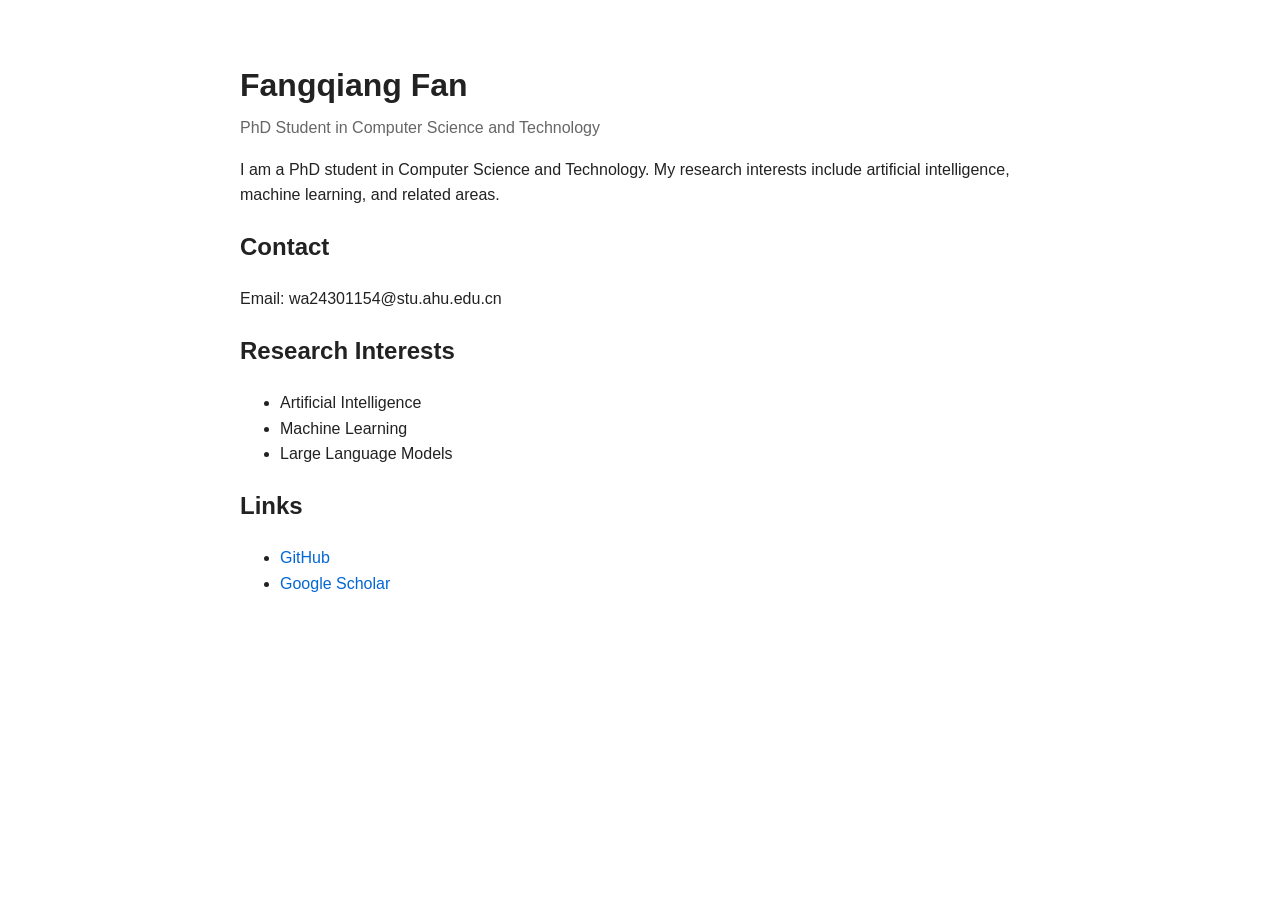
==== index.html @ 20c383ff "Add initial HTML structure for personal webpage" ====
<!DOCTYPE html>
<html lang="en">
<head>
  <meta charset="UTF-8">
  <title>Fangqiang Fan</title>
  <meta name="viewport" content="width=device-width, initial-scale=1">
  <style>
    body {
      max-width: 800px;
      margin: 60px auto;
      padding: 0 24px;
      font-family: Arial, sans-serif;
      line-height: 1.6;
      color: #222;
    }
    h1 {
      margin-bottom: 0;
    }
    .subtitle {
      color: #666;
      margin-top: 4px;
    }
    a {
      color: #0366d6;
      text-decoration: none;
    }
  </style>
</head>
<body>
  <h1>Fangqiang Fan</h1>
  <p class="subtitle">PhD Student in Computer Science and Technology</p>

  <p>
    I am a PhD student in Computer Science and Technology.
    My research interests include artificial intelligence, machine learning,
    and related areas.
  </p>

  <h2>Contact</h2>
  <p>Email: wa24301154@stu.ahu.edu.cn </p>

  <h2>Research Interests</h2>
  <ul>
    <li>Artificial Intelligence</li>
    <li>Machine Learning</li>
    <li>Large Language Models</li>
  </ul>

  <h2>Links</h2>
  <ul>
    <li><a href="https://github.com/fanfan838012328">GitHub</a></li>
    <li><a href="https://scholar.google.com/">Google Scholar</a></li>
  </ul>
</body>
</html>
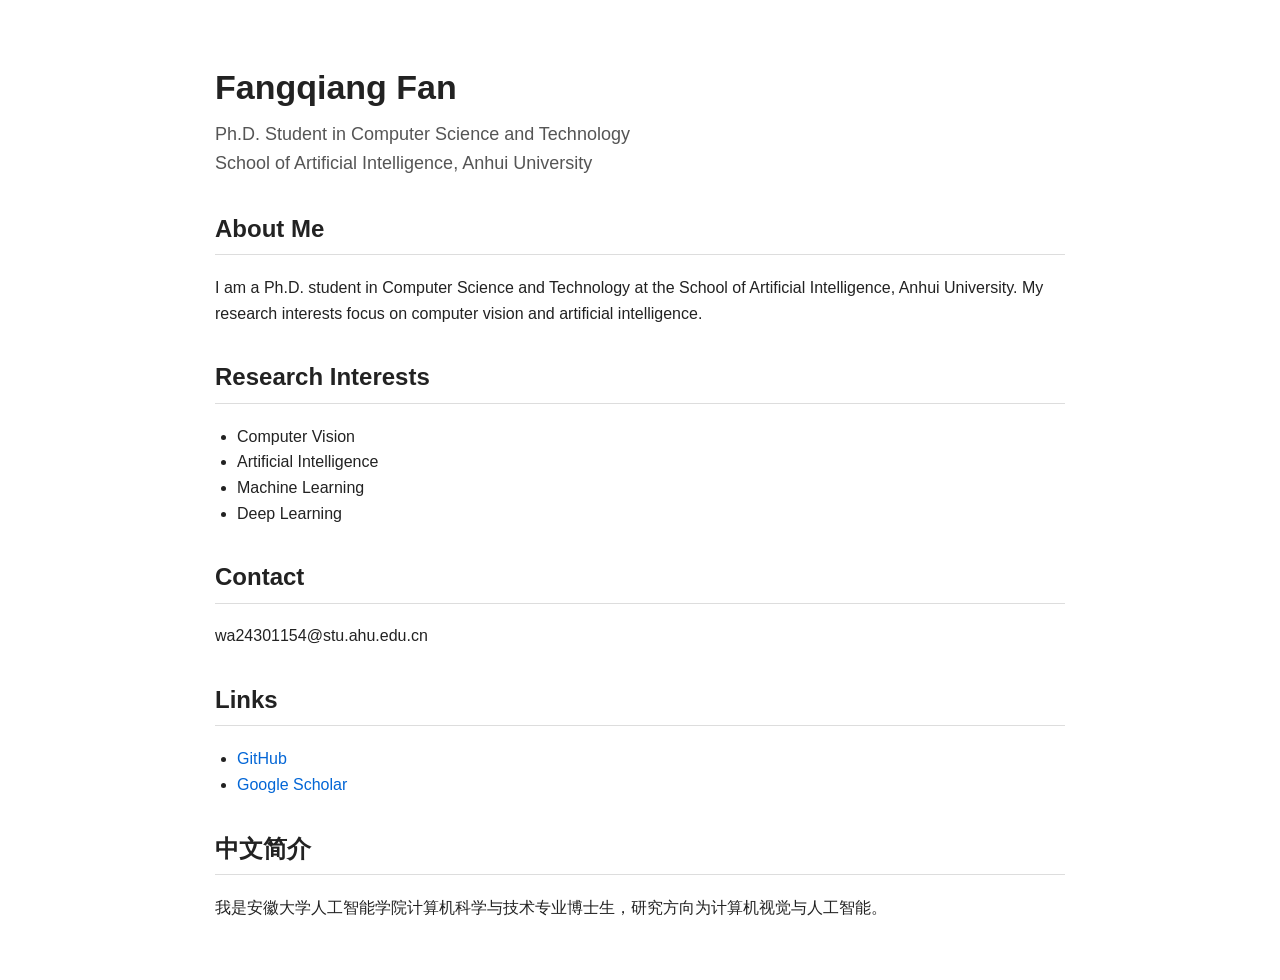
==== commit 71ae9178: "Revise index.html with updated profile details Updated personal information and research interests." ====
--- a/index.html
+++ b/index.html
@@ -4,52 +4,92 @@
   <meta charset="UTF-8">
   <title>Fangqiang Fan</title>
   <meta name="viewport" content="width=device-width, initial-scale=1">
+
   <style>
     body {
-      max-width: 800px;
+      max-width: 850px;
       margin: 60px auto;
       padding: 0 24px;
-      font-family: Arial, sans-serif;
+      font-family: Arial, Helvetica, sans-serif;
       line-height: 1.6;
       color: #222;
+      background-color: #ffffff;
     }
+
     h1 {
-      margin-bottom: 0;
+      margin-bottom: 6px;
+      font-size: 34px;
     }
+
+    h2 {
+      margin-top: 32px;
+      border-bottom: 1px solid #ddd;
+      padding-bottom: 6px;
+    }
+
     .subtitle {
-      color: #666;
-      margin-top: 4px;
+      color: #555;
+      margin-top: 0;
+      font-size: 18px;
     }
+
     a {
       color: #0366d6;
       text-decoration: none;
     }
+
+    a:hover {
+      text-decoration: underline;
+    }
+
+    ul {
+      padding-left: 22px;
+    }
   </style>
 </head>
+
 <body>
   <h1>Fangqiang Fan</h1>
-  <p class="subtitle">PhD Student in Computer Science and Technology</p>
+
+  <p class="subtitle">
+    Ph.D. Student in Computer Science and Technology<br>
+    School of Artificial Intelligence, Anhui University
+  </p>
+
+  <h2>About Me</h2>
 
   <p>
-    I am a PhD student in Computer Science and Technology.
-    My research interests include artificial intelligence, machine learning,
-    and related areas.
+    I am a Ph.D. student in Computer Science and Technology at the
+    School of Artificial Intelligence, Anhui University.
+    My research interests focus on computer vision and artificial intelligence.
   </p>
 
-  <h2>Contact</h2>
-  <p>Email: wa24301154@stu.ahu.edu.cn </p>
+  <h2>Research Interests</h2>
 
-  <h2>Research Interests</h2>
   <ul>
+    <li>Computer Vision</li>
     <li>Artificial Intelligence</li>
     <li>Machine Learning</li>
-    <li>Large Language Models</li>
+    <li>Deep Learning</li>
   </ul>
 
+  <h2>Contact</h2>
+
+  <p>
+    wa24301154@stu.ahu.edu.cn
+  </p>
+
   <h2>Links</h2>
+
   <ul>
     <li><a href="https://github.com/fanfan838012328">GitHub</a></li>
-    <li><a href="https://scholar.google.com/">Google Scholar</a></li>
+    <li><a href="https://scholar.google.com/citations?hl=zh-CN&user=kmaxApoAAAAJ">Google Scholar</a></li>
   </ul>
+
+  <h2>中文简介</h2>
+
+  <p>
+    我是安徽大学人工智能学院计算机科学与技术专业博士生，研究方向为计算机视觉与人工智能。
+  </p>
 </body>
 </html>
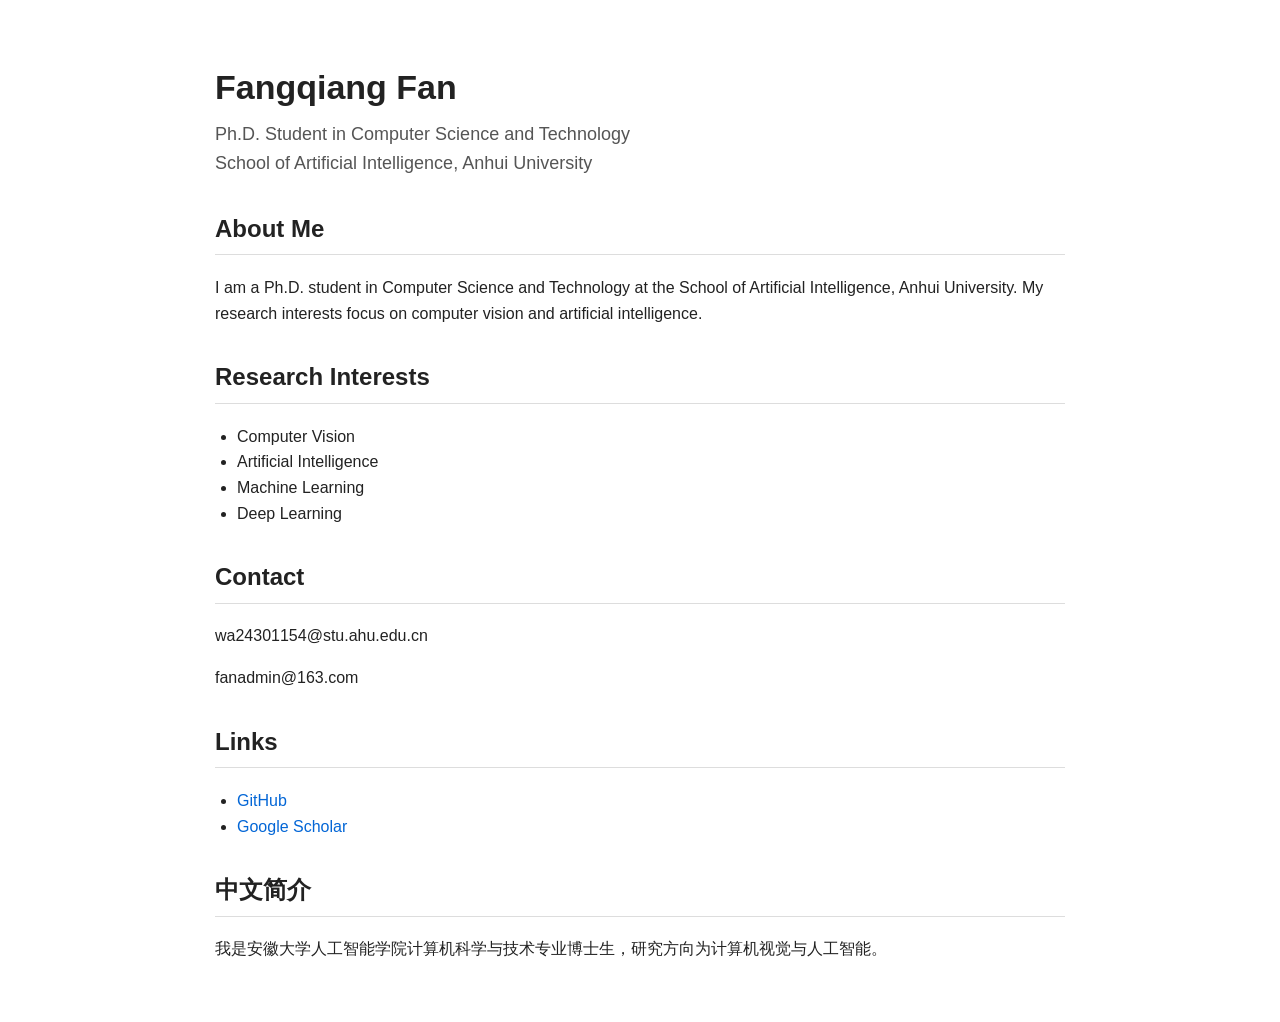
==== commit 303c6013: "add 163email" ====
--- a/index.html
+++ b/index.html
@@ -76,7 +76,11 @@
   <h2>Contact</h2>
 
   <p>
-    wa24301154@stu.ahu.edu.cn
+    wa24301154@stu.ahu.edu.cn 
+  </p>
+
+  <p>
+    fanadmin@163.com
   </p>
 
   <h2>Links</h2>
